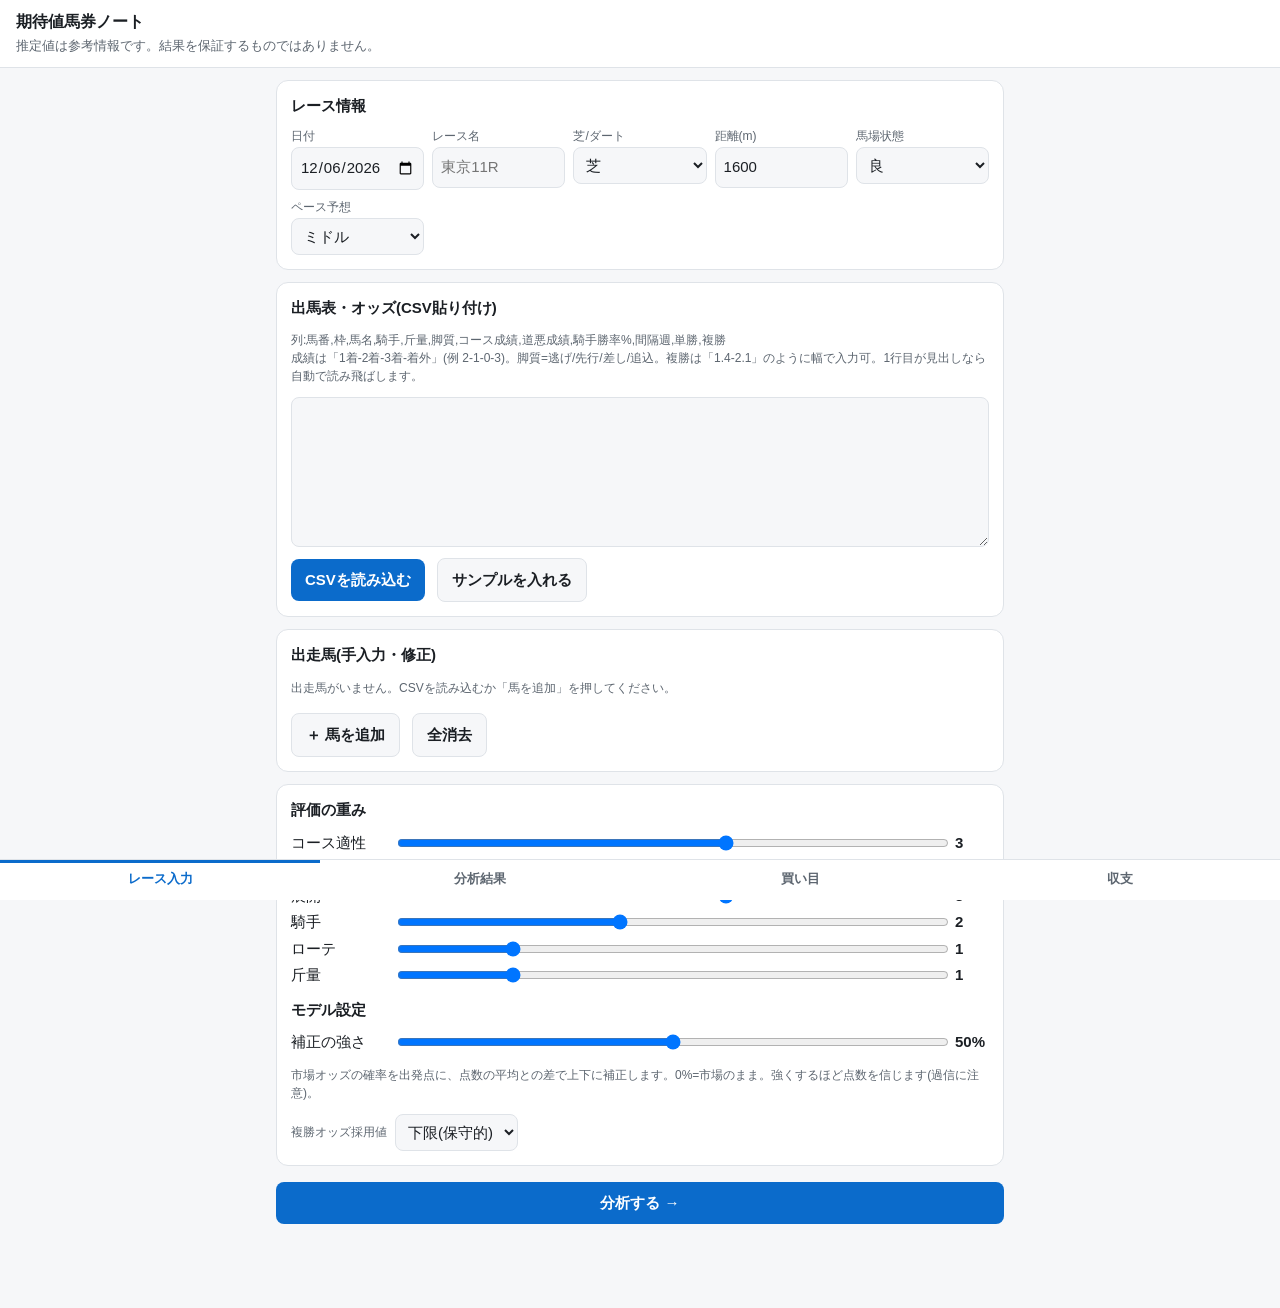
==== keiba/index.html @ cbf7e336 "Add JRA expected-value betting helper (keiba/) Single-file mobile web app: race/CSV input, weighted " ====
<!doctype html>
<html lang="ja">
<head>
<meta charset="utf-8">
<meta name="viewport" content="width=device-width,initial-scale=1,viewport-fit=cover">
<title>期待値馬券ノート</title>
<style>
:root{--bg:#f6f7f9;--card:#fff;--ink:#1b1f24;--sub:#5d6670;--line:#dfe3e8;--acc:#0b6bcb;--buy:#0a8a4a;--buyBg:#e6f6ee;--skip:#8a8f96;--warn:#b54708;--warnBg:#fff4e5;--neg:#c0262d}
@media (prefers-color-scheme:dark){:root{--bg:#111418;--card:#1b2026;--ink:#e8ebef;--sub:#9aa4ae;--line:#2c333b;--acc:#5aa9ff;--buy:#3ccf83;--buyBg:#123524;--skip:#79818a;--warn:#ffb163;--warnBg:#3a2a14;--neg:#ff6b72}}
*{box-sizing:border-box}
body{margin:0;background:var(--bg);color:var(--ink);font:15px/1.5 -apple-system,"Hiragino Sans","Noto Sans JP",sans-serif;padding-bottom:72px}
header{position:sticky;top:0;z-index:5;background:var(--card);border-bottom:1px solid var(--line);padding:10px 16px}
header h1{font-size:16px;margin:0}
header small{color:var(--sub)}
main{max-width:760px;margin:0 auto;padding:12px 16px}
nav{position:fixed;bottom:0;left:0;right:0;z-index:5;display:flex;background:var(--card);border-top:1px solid var(--line);padding-bottom:env(safe-area-inset-bottom)}
nav button{flex:1;border:0;background:none;color:var(--sub);padding:10px 0 12px;font-size:13px;font-weight:600}
nav button.on{color:var(--acc);box-shadow:inset 0 3px 0 var(--acc)}
.tab{display:none}.tab.on{display:block}
.card{background:var(--card);border:1px solid var(--line);border-radius:12px;padding:14px;margin-bottom:12px}
.card h2{font-size:15px;margin:0 0 10px}
label{display:block;font-size:12px;color:var(--sub);margin-bottom:2px}
input,select,textarea{width:100%;font:inherit;color:var(--ink);background:var(--bg);border:1px solid var(--line);border-radius:8px;padding:8px}
textarea{font-family:ui-monospace,Menlo,monospace;font-size:12px;min-height:150px}
.grid{display:grid;grid-template-columns:repeat(auto-fill,minmax(130px,1fr));gap:8px}
.btn{display:inline-block;border:0;border-radius:8px;padding:10px 14px;font:inherit;font-weight:700;background:var(--acc);color:#fff;margin:4px 4px 0 0}
.btn.sub{background:var(--bg);color:var(--ink);border:1px solid var(--line)}
.btn.sm{padding:6px 10px;font-size:13px}
.row{display:flex;gap:8px;flex-wrap:wrap;align-items:center}
.scroll{overflow-x:auto;-webkit-overflow-scrolling:touch}
table{border-collapse:collapse;width:100%;font-size:13px}
th,td{padding:6px 5px;border-bottom:1px solid var(--line);text-align:left;white-space:nowrap}
th{color:var(--sub);font-weight:600;font-size:12px}
td.n{text-align:right;font-variant-numeric:tabular-nums}
.res td{vertical-align:top;font-size:12px}.res .tag{margin-top:2px}
.mark{font-size:17px;font-weight:800}
.tag{display:inline-block;font-size:11px;font-weight:700;border-radius:6px;padding:2px 6px}
.tag.buy{background:var(--buyBg);color:var(--buy)}
.tag.skip{background:var(--bg);color:var(--skip);border:1px solid var(--line)}
.why{white-space:normal;color:var(--sub);font-size:12px;min-width:140px}
.notice{background:var(--warnBg);color:var(--warn);border-radius:10px;padding:12px;font-weight:700}
.big{font-size:22px;font-weight:800}
.kpi{display:grid;grid-template-columns:repeat(auto-fill,minmax(100px,1fr));gap:8px}
.kpi div{background:var(--bg);border-radius:8px;padding:8px}
.kpi b{display:block;font-size:18px}
.kpi span{font-size:11px;color:var(--sub)}
.hint{font-size:12px;color:var(--sub)}
.slider{display:grid;grid-template-columns:96px 1fr 34px;gap:8px;align-items:center;margin:4px 0}
.slider input{padding:0}
.hrow{border:1px solid var(--line);border-radius:10px;padding:8px;margin-bottom:8px}
.hrow .grid{grid-template-columns:repeat(auto-fill,minmax(92px,1fr))}
.pos{color:var(--buy)}.neg{color:var(--neg)}
svg text{fill:var(--sub);font-size:10px}
</style>
</head>
<body>
<header><h1>期待値馬券ノート</h1><small>推定値は参考情報です。結果を保証するものではありません。</small></header>
<main>

<!-- ============ 1. レース入力 ============ -->
<section class="tab on" id="t-input">
  <div class="card">
    <h2>レース情報</h2>
    <div class="grid">
      <div><label>日付</label><input id="r-date" type="date"></div>
      <div><label>レース名</label><input id="r-name" placeholder="東京11R"></div>
      <div><label>芝/ダート</label><select id="r-surface"><option>芝</option><option>ダート</option></select></div>
      <div><label>距離(m)</label><input id="r-dist" type="number" inputmode="numeric" value="1600"></div>
      <div><label>馬場状態</label><select id="r-going"><option>良</option><option>稍重</option><option>重</option><option>不良</option></select></div>
      <div><label>ペース予想</label><select id="r-pace"><option>スロー</option><option selected>ミドル</option><option>ハイ</option></select></div>
    </div>
  </div>

  <div class="card">
    <h2>出馬表・オッズ(CSV貼り付け)</h2>
    <p class="hint">列:馬番,枠,馬名,騎手,斤量,脚質,コース成績,道悪成績,騎手勝率%,間隔週,単勝,複勝<br>
    成績は「1着-2着-3着-着外」(例 2-1-0-3)。脚質=逃げ/先行/差し/追込。複勝は「1.4-2.1」のように幅で入力可。1行目が見出しなら自動で読み飛ばします。</p>
    <textarea id="csv"></textarea>
    <div class="row"><button class="btn" onclick="loadCSV()">CSVを読み込む</button><button class="btn sub" onclick="loadSample()">サンプルを入れる</button></div>
  </div>

  <div class="card">
    <h2>出走馬(手入力・修正)</h2>
    <div id="horses"></div>
    <div class="row"><button class="btn sub" onclick="addHorse()">＋ 馬を追加</button><button class="btn sub" onclick="if(confirm('全馬を消去しますか?')){S.horses=[];renderHorses();save()}">全消去</button></div>
  </div>

  <div class="card">
    <h2>評価の重み</h2>
    <div id="weights"></div>
    <h2 style="margin-top:12px">モデル設定</h2>
    <div class="slider"><span>補正の強さ</span><input type="range" id="blend" min="0" max="100" step="5"><b id="blend-v"></b></div>
    <p class="hint">市場オッズの確率を出発点に、点数の平均との差で上下に補正します。0%=市場のまま。強くするほど点数を信じます(過信に注意)。</p>
    <div class="row" style="margin-top:6px"><label style="margin:0">複勝オッズ採用値</label>
      <select id="placeMode" style="width:auto"><option value="min">下限(保守的)</option><option value="mid">中間</option></select></div>
  </div>
  <button class="btn" style="width:100%" onclick="analyze();show('t-result')">分析する →</button>
</section>

<!-- ============ 2. 分析結果 ============ -->
<section class="tab" id="t-result">
  <div id="result"><div class="card hint">まず「レース入力」で出走馬を入れて「分析する」を押してください。</div></div>
</section>

<!-- ============ 3. 買い目 ============ -->
<section class="tab" id="t-bets">
  <div class="card">
    <h2>資金設定</h2>
    <div class="grid">
      <div><label>総資金(円)</label><input id="bankroll" type="number" inputmode="numeric" step="1000"></div>
      <div><label>今回の予算(円・任意)</label><input id="budget" type="number" inputmode="numeric" step="100" placeholder="空欄=上限まで"></div>
    </div>
    <p class="hint">1レースの投資上限は総資金の5%です。予算がそれより大きくても5%で打ち切ります。</p>
  </div>
  <div id="bets"><div class="card hint">分析後に買い目を表示します。</div></div>
</section>

<!-- ============ 4. 収支 ============ -->
<section class="tab" id="t-record">
  <div id="summary"></div>
  <div class="card">
    <h2>記録一覧</h2>
    <p class="hint">レース後に結果を入力してください。払戻は100円あたりではなく実際の払戻額です。</p>
    <div class="scroll" id="records"></div>
    <div class="row">
      <button class="btn sub sm" onclick="exportData()">JSON書き出し</button>
      <label class="btn sub sm" style="margin:4px 4px 0 0;color:var(--ink)">JSON読み込み<input type="file" accept=".json" style="display:none" onchange="importData(this)"></label>
      <button class="btn sub sm" onclick="if(confirm('収支記録をすべて削除しますか?')){S.records=[];save();renderRecords()}">記録を全削除</button>
    </div>
  </div>
</section>
</main>

<nav>
  <button class="on" data-t="t-input">レース入力</button>
  <button data-t="t-result">分析結果</button>
  <button data-t="t-bets">買い目</button>
  <button data-t="t-record">収支</button>
</nav>

<script>
"use strict";
const KEY="ev-keiba-v1";
const FACTORS=[["course","コース適性"],["going","馬場適性"],["pace","展開"],["jockey","騎手"],["rotation","ローテ"],["weight","斤量"]];
const STYLES=["逃げ","先行","差し","追込"];
const PACE_FIT={スロー:{逃げ:9,先行:8,差し:4.5,追込:2.5},ミドル:{逃げ:6,先行:7,差し:6.5,追込:5},ハイ:{逃げ:2.5,先行:4.5,差し:8,追込:8.5}};
const GOING_SEV={良:0,稍重:.5,重:.8,不良:1};
const CAP_RATE=0.05;

let S=load();
function defaults(){return{race:{date:new Date().toISOString().slice(0,10),name:"",surface:"芝",dist:1600,going:"良",pace:"ミドル"},
  horses:[],weights:{course:3,going:2,pace:3,jockey:2,rotation:1,weight:1},blend:50,placeMode:"min",
  bankroll:100000,budget:"",records:[],last:null}}
function load(){try{const d=JSON.parse(localStorage.getItem(KEY));if(d)return Object.assign(defaults(),d)}catch(e){}return defaults()}
function save(){try{localStorage.setItem(KEY,JSON.stringify(S))}catch(e){}}
const $=id=>document.getElementById(id);
const esc=s=>String(s??"").replace(/[&<>"']/g,c=>({"&":"&amp;","<":"&lt;",">":"&gt;",'"':"&quot;","'":"&#39;"}[c]));
const yen=n=>Math.round(n).toLocaleString("ja-JP")+"円";
const pct=x=>(x*100).toFixed(1)+"%";

/* ---------- tabs ---------- */
function show(id){document.querySelectorAll(".tab").forEach(t=>t.classList.toggle("on",t.id===id));
  document.querySelectorAll("nav button").forEach(b=>b.classList.toggle("on",b.dataset.t===id));
  if(id==="t-bets")renderBets(); if(id==="t-record")renderRecords(); window.scrollTo(0,0)}
document.querySelectorAll("nav button").forEach(b=>b.onclick=()=>{if(b.dataset.t==="t-result"&&S.horses.length)analyze();show(b.dataset.t)});

/* ---------- race / settings binding ---------- */
function bindRace(){
  const map={"r-date":"date","r-name":"name","r-surface":"surface","r-dist":"dist","r-going":"going","r-pace":"pace"};
  for(const[id,k]of Object.entries(map)){$(id).value=S.race[k];$(id).onchange=e=>{S.race[k]=e.target.value;save()}}
  $("weights").innerHTML=FACTORS.map(([k,n])=>`<div class="slider"><span>${n}</span><input type="range" min="0" max="5" step="0.5" data-w="${k}" value="${S.weights[k]}"><b id="w-${k}">${S.weights[k]}</b></div>`).join("");
  document.querySelectorAll("[data-w]").forEach(el=>el.oninput=e=>{S.weights[el.dataset.w]=+e.target.value;$("w-"+el.dataset.w).textContent=e.target.value;save()});
  const sl=(id,k,f)=>{$(id).value=S[k];$(id+"-v").textContent=f(S[k]);$(id).oninput=e=>{S[k]=+e.target.value;$(id+"-v").textContent=f(S[k]);save()}};
  sl("blend","blend",v=>v+"%");
  $("placeMode").value=S.placeMode;$("placeMode").onchange=e=>{S.placeMode=e.target.value;save()};
  $("bankroll").value=S.bankroll;$("bankroll").oninput=e=>{S.bankroll=+e.target.value||0;save();renderBets()};
  $("budget").value=S.budget;$("budget").oninput=e=>{S.budget=e.target.value;save();renderBets()};
}

/* ---------- horses ---------- */
const HF=[["no","馬番","number"],["frame","枠","number"],["name","馬名","text"],["jockey","騎手","text"],["kg","斤量","number"],["style","脚質","style"],
  ["course","コース成績","text"],["wet","道悪成績","text"],["jrate","騎手勝率%","number"],["interval","間隔週","number"],["win","単勝","number"],["place","複勝","text"]];
function blankHorse(){const n=S.horses.length+1;return{no:n,frame:"",name:"",jockey:"",kg:56,style:"先行",course:"0-0-0-0",wet:"0-0-0-0",jrate:8,interval:5,win:"",place:""}}
function addHorse(){S.horses.push(blankHorse());renderHorses();save()}
function renderHorses(){
  $("horses").innerHTML=S.horses.length?S.horses.map((h,i)=>`<div class="hrow"><div class="grid">${HF.map(([k,n,t])=>`<div><label>${n}</label>${
    t==="style"?`<select data-i="${i}" data-k="${k}">${STYLES.map(s=>`<option${s===h[k]?" selected":""}>${s}</option>`).join("")}</select>`
    :`<input data-i="${i}" data-k="${k}" type="${t==="number"?"text":"text"}" ${t==="number"?'inputmode="decimal"':""} value="${esc(h[k])}">`}</div>`).join("")}
    <div style="align-self:end"><button class="btn sub sm" onclick="S.horses.splice(${i},1);renderHorses();save()">削除</button></div></div></div>`).join("")
    :`<p class="hint">出走馬がいません。CSVを読み込むか「馬を追加」を押してください。</p>`;
  document.querySelectorAll("#horses [data-k]").forEach(el=>el.onchange=e=>{S.horses[+el.dataset.i][el.dataset.k]=e.target.value;save()});
}
function loadCSV(){
  const rows=$("csv").value.trim().split(/\r?\n/).map(l=>l.split(/[,\t]/).map(s=>s.trim())).filter(r=>r.length>=3);
  const out=[];
  for(const r of rows){ if(isNaN(parseFloat(r[0])))continue; const h=blankHorse();
    HF.forEach(([k],j)=>{if(r[j]!==undefined&&r[j]!=="")h[k]=r[j]}); out.push(h)}
  if(!out.length){alert("読み込める行がありませんでした。列の並びを確認してください。");return}
  S.horses=out;renderHorses();save();alert(out.length+"頭を読み込みました。")
}
function loadSample(){
  $("csv").value=`馬番,枠,馬名,騎手,斤量,脚質,コース成績,道悪成績,騎手勝率%,間隔週,単勝,複勝
1,1,サンプルアオイ,騎手A,57,逃げ,2-1-0-2,1-0-1-1,12,4,6.0,1.8-2.6
2,1,サンプルベニ,騎手B,56,先行,1-2-1-3,0-1-0-2,9,6,3.9,1.4-1.9
3,2,サンプルミドリ,騎手C,57,差し,0-1-2-4,0-0-0-3,7,8,8.8,2.2-3.3
4,2,サンプルコガネ,騎手D,55,追込,1-0-0-5,2-0-0-1,5,3,26.4,4.6-7.5
5,3,サンプルシロガネ,騎手E,57,先行,3-1-1-1,0-0-1-1,15,5,2.6,1.1-1.4
6,3,サンプルクロ,騎手F,56,差し,0-0-1-3,0-0-0-0,6,12,41.2,7.0-11.8
7,4,サンプルアカネ,騎手G,54,逃げ,0-1-0-1,1-1-0-0,8,2,12.5,2.9-4.6
8,4,サンプルムラサキ,騎手H,57,追込,0-0-0-6,0-0-0-2,4,30,98.6,14.5-24.0`;
}

/* ---------- model ---------- */
function rec(s){const a=String(s||"").split(/[-ー‐−]/).map(x=>parseInt(x)||0);while(a.length<4)a.push(0);
  const n=a[0]+a[1]+a[2]+a[3];return{w:a[0],t3:a[0]+a[1]+a[2],n}}
function recScore(s){ // 0-10, shrunk toward neutral 5 (prior: top3 25%, win 8%, weight 3 starts)
  const r=rec(s),k=3,top3=(r.t3+k*.25)/(r.n+k),win=(r.w+k*.08)/(r.n+k);
  return clamp(5+(top3-.25)*14+(win-.08)*18,0,10)}
const clamp=(x,a,b)=>Math.max(a,Math.min(b,x));
function rotScore(w){w=parseFloat(w);if(isNaN(w))return 5;if(w<=1)return 3.5;if(w<=2)return 5.5;if(w<=10)return 7.5;if(w<=16)return 6;if(w<=26)return 4.5;return 3}
function parsePlace(p){const a=String(p||"").split(/[-~〜ー]/).map(parseFloat).filter(x=>!isNaN(x));
  if(!a.length)return NaN;return S.placeMode==="min"||a.length===1?a[0]:(a[0]+a[1])/2}

function factorScores(h,kgMean){
  const sev=GOING_SEV[S.race.going]||0;
  return{course:recScore(h.course),going:5+sev*(recScore(h.wet)-5),pace:(PACE_FIT[S.race.pace]||PACE_FIT.ミドル)[h.style]??5,
    jockey:clamp(2+(parseFloat(h.jrate)||0)*0.45,0,10),rotation:rotScore(h.interval),weight:clamp(5-((parseFloat(h.kg)||kgMean)-kgMean)*1.2,0,10)}}

function placeProbs(p,places){ // Harville
  const n=p.length,r=new Array(n).fill(0);
  for(let i=0;i<n;i++){let s=p[i];
    for(let j=0;j<n;j++){if(j===i)continue;const pj=p[j],q=p[i]/(1-pj);s+=pj*q;
      if(places>=3)for(let k=0;k<n;k++){if(k===i||k===j)continue;s+=pj*(p[k]/(1-pj))*(p[i]/(1-pj-p[k]))}}
    r[i]=Math.min(s,1)}
  if(places===2)for(let i=0;i<n;i++){let s=p[i];for(let j=0;j<n;j++)if(j!==i)s+=p[j]*p[i]/(1-p[j]);r[i]=Math.min(s,1)}
  return r}

function analyze(){
  const H=S.horses.filter(h=>parseFloat(h.win)>1);
  if(H.length<2){S.last=null;$("result").innerHTML=`<div class="card notice">単勝オッズの入った馬が2頭以上必要です。</div>`;return}
  const kgMean=H.reduce((a,h)=>a+(parseFloat(h.kg)||0),0)/H.length;
  const wsum=Object.values(S.weights).reduce((a,b)=>a+b,0)||1;
  const rows=H.map(h=>{const f=factorScores(h,kgMean);let sc=0;for(const[k]of FACTORS)sc+=f[k]*S.weights[k];return{h,f,score:sc/wsum}});
  // market prob: normalize 1/odds to remove takeout, then correct multiplicatively by score deviation
  const inv=rows.map(r=>1/parseFloat(r.h.win)),is=inv.reduce((a,b)=>a+b,0);
  const mean=rows.reduce((a,r)=>a+r.score,0)/rows.length, k=S.blend/100*0.8;
  const adj=rows.map((r,i)=>inv[i]/is*Math.exp(k*(r.score-mean))),as=adj.reduce((a,b)=>a+b,0);
  rows.forEach((r,i)=>{r.pMkt=inv[i]/is;r.pWin=adj[i]/as});
  const places=rows.length>=8?3:rows.length>=5?2:0;
  const pp=places?placeProbs(rows.map(r=>r.pWin),places):rows.map(()=>0);
  const pm=places?placeProbs(rows.map(r=>r.pMkt),places):rows.map(()=>0);
  rows.forEach(r=>{r.winOdds=parseFloat(r.h.win);r.placeOdds=places?parsePlace(r.h.place):NaN});
  // place market implied prob (normalized so that sum = number of places); Harville bias is cancelled by the ratio
  const allPlace=places&&rows.every(r=>r.placeOdds>1);
  const pinv=allPlace?rows.reduce((a,r)=>a+1/r.placeOdds,0):0;
  rows.forEach((r,i)=>{
    r.pPlace=allPlace?Math.min(0.97,(1/r.placeOdds)*places/pinv*pp[i]/pm[i]):pp[i];
    r.evWin=r.pWin*r.winOdds;r.evPlace=isNaN(r.placeOdds)?NaN:r.pPlace*r.placeOdds});
  // marks: ◎○▲ by win prob, ☆ = best EV among rest with odds>=10, △ next 2 by prob
  const byP=[...rows].sort((a,b)=>b.pWin-a.pWin);
  byP.slice(0,3).forEach((r,i)=>r.mark="◎○▲"[i]);
  const rest=byP.filter(r=>!r.mark);
  const ana=rest.filter(r=>r.winOdds>=10).sort((a,b)=>Math.max(b.evWin,b.evPlace||0)-Math.max(a.evWin,a.evPlace||0))[0];
  if(ana&&Math.max(ana.evWin,ana.evPlace||0)>=0.95)ana.mark="☆";
  byP.filter(r=>!r.mark).slice(0,2).forEach(r=>r.mark="△");
  rows.forEach(r=>r.why=reason(r));
  S.last={race:{...S.race},rows:rows.map(r=>({no:r.h.no,name:r.h.name,mark:r.mark||"",why:r.why,score:r.score,pWin:r.pWin,pPlace:r.pPlace,pMkt:r.pMkt,
    winOdds:r.winOdds,placeOdds:r.placeOdds,evWin:r.evWin,evPlace:r.evPlace})),places};
  save();renderResult();
}
function reason(r){
  const lab=Object.fromEntries(FACTORS);
  const contrib=FACTORS.map(([k])=>({k,v:(r.f[k]-5)*S.weights[k]})).filter(x=>S.weights[x.k]>0).sort((a,b)=>b.v-a.v);
  const good=contrib.filter(x=>x.v>1).slice(0,2).map(x=>lab[x.k]+"◎"),bad=contrib.filter(x=>x.v<-1).slice(-1).map(x=>lab[x.k]+"△");
  const gap=r.pWin/r.pMkt;
  const val=gap>1.15?"人気以上の評価":gap<0.87?"人気先行":"人気相応";
  return [...good,...bad].join("・")+(good.length||bad.length?" / ":"")+val}

function renderResult(){
  const L=S.last;if(!L){return}
  const buyN=L.rows.filter(r=>r.evWin>1||r.evPlace>1).length;
  const sorted=[...L.rows].sort((a,b)=>b.pWin-a.pWin);
  $("result").innerHTML=`
  ${buyN?"":`<div class="card notice">期待値1.0を超える馬券がありません。このレースは見送り。</div>`}
  <div class="card"><h2>${esc(L.race.name||"レース")} ${esc(L.race.surface)}${esc(L.race.dist)}m 馬場:${esc(L.race.going)} ペース:${esc(L.race.pace)}</h2>
  <p class="hint">各欄は「推定確率 × オッズ」と期待値。1.0超を「買い」とします。${L.places?`複勝は${L.places}着内として計算。`:"出走4頭以下のため複勝は計算しません。"}</p>
  <table class="res"><thead><tr><th>印</th><th>馬</th><th>単勝</th><th>複勝</th></tr></thead><tbody>
  ${sorted.map(r=>`<tr><td class="mark">${r.mark}</td>
   <td style="white-space:normal"><b>${esc(r.no)} ${esc(r.name)}</b> <span class="hint">点${r.score.toFixed(1)}</span><div class="why">${esc(r.why)}</div></td>
   <td class="n">${pct(r.pWin)} × ${r.winOdds.toFixed(1)}<br>${evTag(r.evWin)}</td>
   <td class="n">${L.places?pct(r.pPlace):"-"} × ${isNaN(r.placeOdds)?"-":r.placeOdds.toFixed(1)}<br>${evTag(r.evPlace)}</td></tr>`).join("")}
  </tbody></table></div></div>
  <button class="btn" style="width:100%" onclick="show('t-bets')">買い目を見る →</button>`;}
function evTag(ev){if(ev==null||isNaN(ev))return"-";return`<span class="tag ${ev>1?"buy":"skip"}">${ev.toFixed(2)} ${ev>1?"買い":"見送り"}</span>`}

/* ---------- bets (half Kelly) ---------- */
function computeBets(){
  const L=S.last;if(!L)return null;
  const cands=[];
  for(const r of L.rows){
    if(r.evWin>1)cands.push({type:"単勝",no:r.no,name:r.name,mark:r.mark,p:r.pWin,odds:r.winOdds,ev:r.evWin});
    if(r.evPlace>1)cands.push({type:"複勝",no:r.no,name:r.name,mark:r.mark,p:r.pPlace,odds:r.placeOdds,ev:r.evPlace});
  }
  const bank=+S.bankroll||0,cap=Math.floor(bank*CAP_RATE/100)*100;
  const budget=S.budget===""?cap:Math.min(cap,Math.floor((+S.budget||0)/100)*100);
  cands.forEach(c=>{const b=c.odds-1;c.kelly=Math.max(0,(c.p*b-(1-c.p))/b);c.half=c.kelly/2;c.raw=bank*c.half});
  const total=cands.reduce((a,c)=>a+c.raw,0),scale=total>budget&&total>0?budget/total:1;
  cands.forEach(c=>c.amount=Math.floor(c.raw*scale/100)*100);
  cands.sort((a,b)=>b.ev-a.ev);
  return{cands:cands,cap,budget,scaled:scale<1,sum:cands.reduce((a,c)=>a+c.amount,0)};
}
function renderBets(){
  const B=computeBets();
  if(!B){$("bets").innerHTML=`<div class="card hint">分析後に買い目を表示します。</div>`;return}
  const act=B.cands.filter(c=>c.amount>0);
  if(!B.cands.length){$("bets").innerHTML=`<div class="card notice">期待値1.0を超える馬券がありません。このレースは見送り。</div>`;return}
  $("bets").innerHTML=`<div class="card">
    <h2>提案買い目(ハーフケリー・100円単位)</h2>
    <div class="kpi"><div><span>合計投資</span><b>${yen(B.sum)}</b></div><div><span>1R上限(5%)</span><b>${yen(B.cap)}</b></div><div><span>対象点数</span><b>${act.length}点</b></div></div>
    ${B.scaled?`<p class="hint">ケリー基準の合計が上限/予算を超えたため、比率を保って縮小しています。</p>`:""}
    <div class="scroll"><table><thead><tr><th>券種</th><th>印</th><th>馬番</th><th>馬名</th><th>推定確率</th><th>オッズ</th><th>期待値</th><th>金額</th></tr></thead><tbody>
    ${B.cands.map(c=>`<tr><td>${c.type}</td><td class="mark">${c.mark}</td><td class="n">${esc(c.no)}</td><td>${esc(c.name)}</td><td class="n">${pct(c.p)}</td>
      <td class="n">${c.odds.toFixed(1)}</td><td><span class="tag buy">${c.ev.toFixed(2)}</span></td><td class="n"><b>${c.amount?yen(c.amount):"100円未満"}</b></td></tr>`).join("")}
    </tbody></table></div>
    ${act.length?`<button class="btn" style="width:100%;margin-top:10px" onclick="saveBets()">この買い目を収支に記録</button>`
      :`<div class="notice" style="margin-top:10px">期待値1.0超はありますが、資金に対して金額が100円未満のため、このレースは見送り。</div>`}
    <p class="hint">期待値は推定に基づく値で、的中や利益を保証するものではありません。</p></div>`;
}
function saveBets(){
  const B=computeBets(),L=S.last;if(!B)return;
  const t=Date.now();
  B.cands.filter(c=>c.amount>0).forEach((c,i)=>S.records.push({id:t+"-"+i,date:L.race.date,race:L.race.name,surface:L.race.surface,dist:+L.race.dist,going:L.race.going,
    type:c.type,no:c.no,name:c.name,mark:c.mark,ev:+c.ev.toFixed(3),odds:c.odds,stake:c.amount,result:"未確定",payout:0}));
  save();alert("記録しました。レース後に「収支」タブで結果を入力してください。");show("t-record");
}

/* ---------- records & stats ---------- */
function setResult(id,val){const r=S.records.find(x=>x.id===id);if(!r)return;r.result=val;
  if(val==="的中"){const def=Math.round(r.stake*r.odds);const v=prompt("払戻額(円)を入力",def);if(v===null){r.result="未確定"}else r.payout=v.trim()===""?def:(+v||0)}
  else r.payout=0;save();renderRecords()}
function delRec(id){S.records=S.records.filter(x=>x.id!==id);save();renderRecords()}
function distBand(d){return d<=1400?"短距離":d<=1800?"マイル":d<=2200?"中距離":"長距離"}
function agg(list,keyFn){const m=new Map();for(const r of list){const k=keyFn(r);const a=m.get(k)||{n:0,hit:0,stake:0,pay:0};a.n++;a.stake+=r.stake;a.pay+=r.payout;if(r.result==="的中")a.hit++;m.set(k,a)}return m}
function renderRecords(){
  const R=[...S.records].sort((a,b)=>(b.date||"").localeCompare(a.date||""));
  $("records").innerHTML=R.length?`<table><thead><tr><th>日付</th><th>レース</th><th>券種</th><th>馬</th><th>EV</th><th class="n">金額</th><th>結果</th><th class="n">払戻</th><th></th></tr></thead><tbody>
   ${R.map(r=>`<tr><td>${esc(r.date)}</td><td>${esc(r.race)}</td><td>${r.type}</td><td>${esc(r.mark)}${esc(r.no)} ${esc(r.name)}</td><td class="n">${r.ev.toFixed(2)}</td>
   <td class="n">${yen(r.stake)}</td><td><select onchange="setResult('${r.id}',this.value)" style="width:auto;padding:4px">${["未確定","的中","不的中"].map(v=>`<option${v===r.result?" selected":""}>${v}</option>`).join("")}</select></td>
   <td class="n">${r.result==="的中"?yen(r.payout):"-"}</td><td><button class="btn sub sm" onclick="if(confirm('削除しますか?'))delRec('${r.id}')">×</button></td></tr>`).join("")}</tbody></table>`
   :`<p class="hint">記録はまだありません。「買い目」タブから記録できます。</p>`;
  renderSummary();
}
function renderSummary(){
  const D=S.records.filter(r=>r.result!=="未確定");
  if(!D.length){$("summary").innerHTML=`<div class="card"><h2>成績</h2><p class="hint">結果の確定した記録がまだありません。</p></div>`;return}
  const st=D.reduce((a,r)=>a+r.stake,0),py=D.reduce((a,r)=>a+r.payout,0),hit=D.filter(r=>r.result==="的中").length;
  const roi=py/st;
  // cumulative balance by date order
  const chron=[...D].sort((a,b)=>(a.date||"").localeCompare(b.date||"")||a.id.localeCompare(b.id));
  let c=0;const pts=chron.map(r=>c+=r.payout-r.stake);
  const groups=[["券種別",r=>r.type],["馬場別",r=>r.going],["芝ダ別",r=>r.surface],["距離別",r=>distBand(r.dist)],["期待値帯別",r=>r.ev>=1.5?"EV1.5以上":r.ev>=1.2?"EV1.2〜1.5":"EV1.0〜1.2"],["印別",r=>r.mark||"無印"]];
  $("summary").innerHTML=`<div class="card"><h2>成績(確定 ${D.length}件)</h2>
   <div class="kpi"><div><span>回収率</span><b class="${roi>=1?"pos":"neg"}">${(roi*100).toFixed(1)}%</b></div><div><span>収支</span><b class="${py-st>=0?"pos":"neg"}">${py-st>=0?"+":""}${yen(py-st)}</b></div>
   <div><span>的中率</span><b>${pct(hit/D.length)}</b></div><div><span>投資額</span><b>${yen(st)}</b></div></div>
   <h2 style="margin-top:14px">累計収支の推移</h2>${lineChart(pts)}</div>
   ${groups.map(([t,f])=>`<div class="card"><h2>${t}の回収率</h2>${barChart(agg(D,f))}</div>`).join("")}`;
}
function lineChart(pts){
  const W=320,H=140,P=30;if(pts.length<1)return"";
  const all=[0,...pts],mn=Math.min(...all),mx=Math.max(...all),rg=mx-mn||1;
  const x=i=>P+(W-P-8)*(i/(Math.max(all.length-1,1))),y=v=>8+(H-24)*(1-(v-mn)/rg);
  const d=all.map((v,i)=>(i?"L":"M")+x(i).toFixed(1)+","+y(v).toFixed(1)).join("");
  const last=pts[pts.length-1];
  return`<svg viewBox="0 0 ${W} ${H}" width="100%" role="img" aria-label="累計収支">
   <line x1="${P}" x2="${W-8}" y1="${y(0)}" y2="${y(0)}" stroke="var(--line)"/>
   <text x="2" y="${y(mx)+4}">${Math.round(mx/1000)}k</text><text x="2" y="${y(mn)+4}">${Math.round(mn/1000)}k</text>
   <path d="${d}" fill="none" stroke="${last>=0?"var(--buy)":"var(--neg)"}" stroke-width="2"/>
   <text x="${W-8}" y="${H-2}" text-anchor="end">${all.length-1}件</text></svg>`}
function barChart(m){
  const items=[...m.entries()].sort((a,b)=>b[1].stake-a[1].stake);
  const mxR=Math.max(1.5,...items.map(([,a])=>a.pay/a.stake));
  return items.map(([k,a])=>{const r=a.pay/a.stake,w=Math.min(100,r/mxR*100),base=1/mxR*100;
    return`<div style="margin:6px 0"><div class="row" style="justify-content:space-between;font-size:13px"><span>${esc(k)} <span class="hint">${a.n}件 的中${a.hit}</span></span><b class="${r>=1?"pos":"neg"}">${(r*100).toFixed(0)}%</b></div>
    <div style="position:relative;height:10px;background:var(--bg);border-radius:5px;overflow:hidden"><div style="width:${w}%;height:100%;background:${r>=1?"var(--buy)":"var(--neg)"};opacity:.8"></div>
    <div style="position:absolute;left:${base}%;top:0;bottom:0;width:2px;background:var(--ink);opacity:.5" title="100%"></div></div></div>`}).join("")+`<p class="hint">縦線=回収率100%</p>`}
function exportData(){const b=new Blob([JSON.stringify({records:S.records,bankroll:S.bankroll},null,1)],{type:"application/json"});
  const a=document.createElement("a");a.href=URL.createObjectURL(b);a.download="keiba-records.json";a.click()}
function importData(inp){const f=inp.files[0];if(!f)return;f.text().then(t=>{try{const d=JSON.parse(t);if(Array.isArray(d.records)){S.records=d.records;if(d.bankroll)S.bankroll=d.bankroll;save();bindRace();renderRecords();alert("読み込みました")}}catch(e){alert("読み込めませんでした")}})}

/* ---------- init ---------- */
bindRace();renderHorses();if(S.last)renderResult();
</script>
</body>
</html>
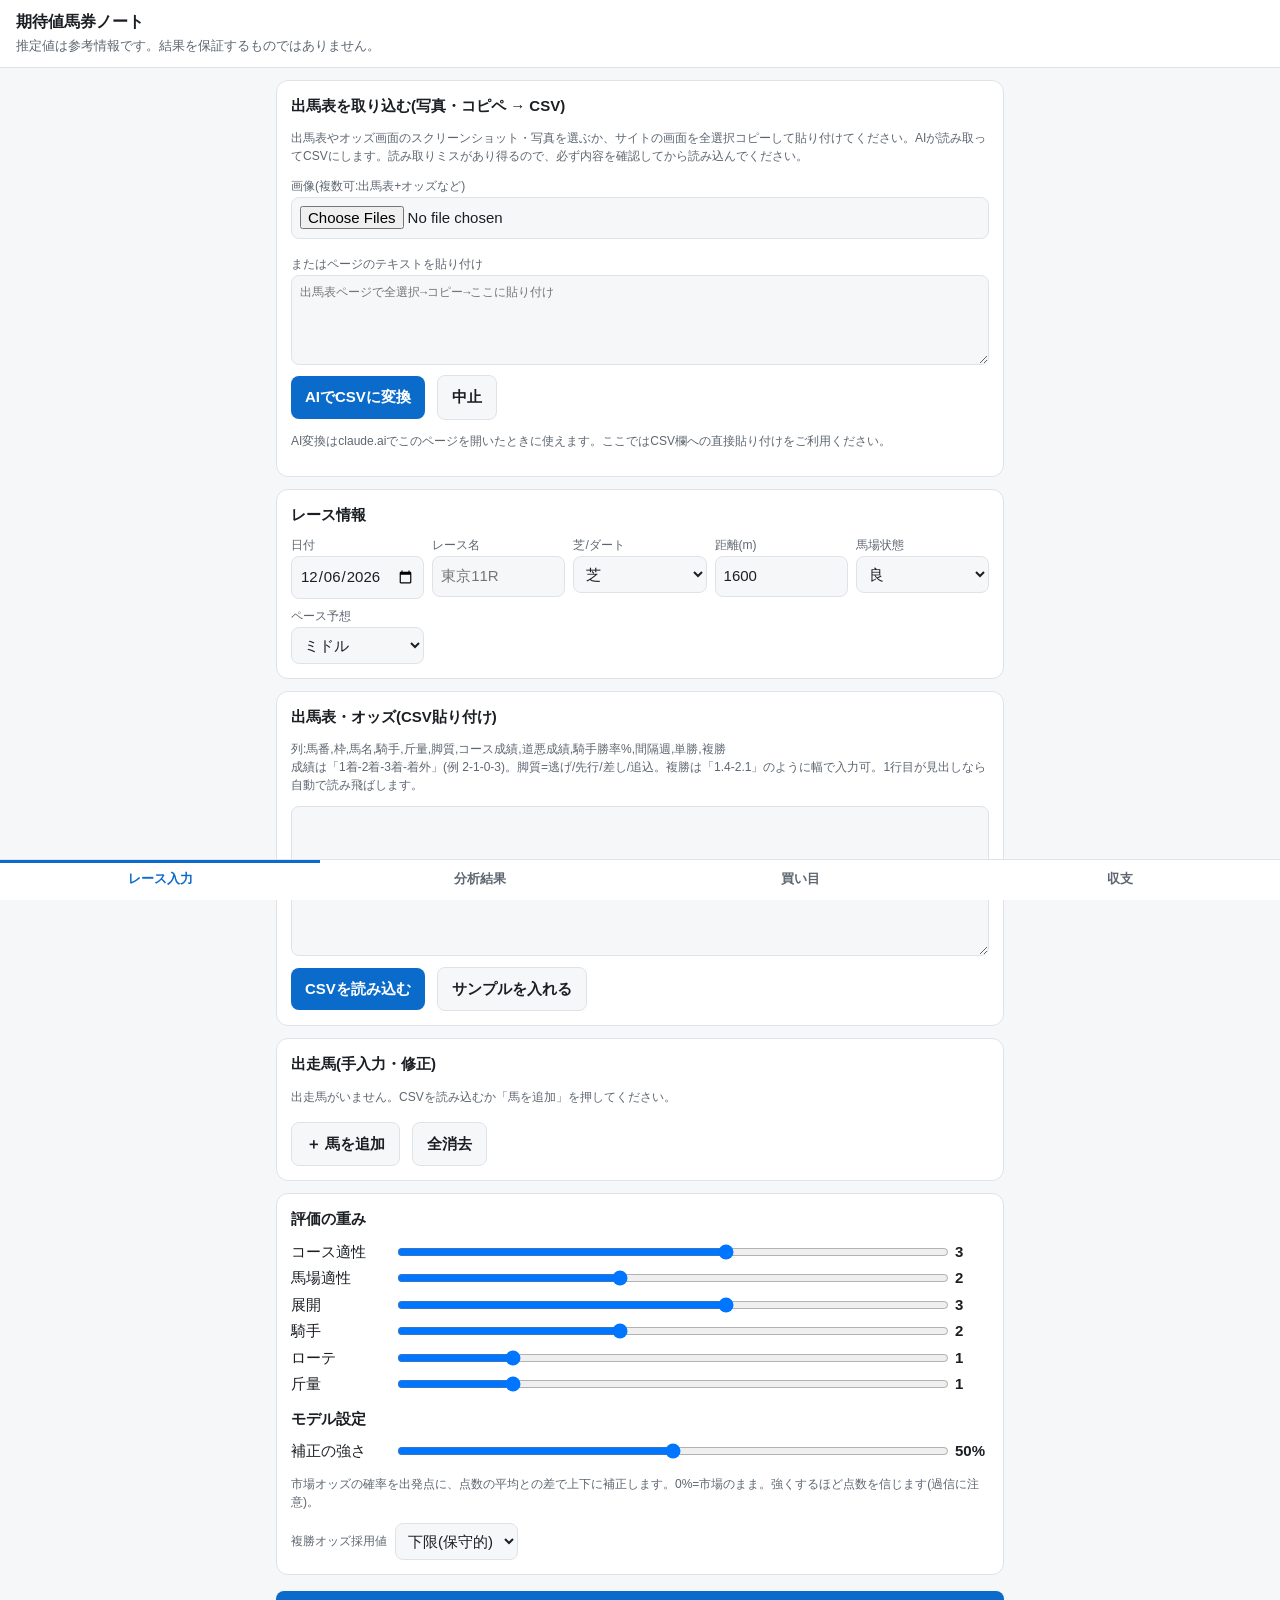
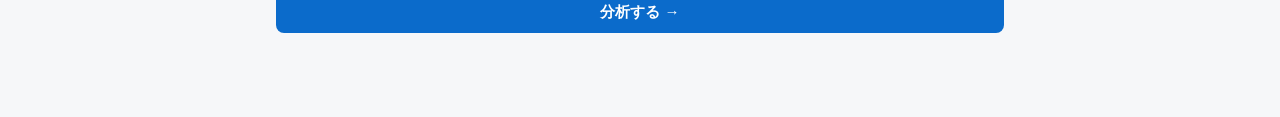
==== commit 34304fd8: "Add photo/paste import that converts race cards to CSV with Claude The import card reads screenshots" ====
--- a/keiba/index.html
+++ b/keiba/index.html
@@ -4,16 +4,19 @@
 <meta charset="utf-8">
 <meta name="viewport" content="width=device-width,initial-scale=1,viewport-fit=cover">
 <title>期待値馬券ノート</title>
+<meta name="claude:viewport-fit-sides" content="cover">
 <style>
 :root{--bg:#f6f7f9;--card:#fff;--ink:#1b1f24;--sub:#5d6670;--line:#dfe3e8;--acc:#0b6bcb;--buy:#0a8a4a;--buyBg:#e6f6ee;--skip:#8a8f96;--warn:#b54708;--warnBg:#fff4e5;--neg:#c0262d}
-@media (prefers-color-scheme:dark){:root{--bg:#111418;--card:#1b2026;--ink:#e8ebef;--sub:#9aa4ae;--line:#2c333b;--acc:#5aa9ff;--buy:#3ccf83;--buyBg:#123524;--skip:#79818a;--warn:#ffb163;--warnBg:#3a2a14;--neg:#ff6b72}}
+@media (prefers-color-scheme:dark){:root:not([data-theme="light"]){--bg:#111418;--card:#1b2026;--ink:#e8ebef;--sub:#9aa4ae;--line:#2c333b;--acc:#5aa9ff;--buy:#3ccf83;--buyBg:#123524;--skip:#79818a;--warn:#ffb163;--warnBg:#3a2a14;--neg:#ff6b72;color-scheme:dark}}
+:root[data-theme="dark"]{--bg:#111418;--card:#1b2026;--ink:#e8ebef;--sub:#9aa4ae;--line:#2c333b;--acc:#5aa9ff;--buy:#3ccf83;--buyBg:#123524;--skip:#79818a;--warn:#ffb163;--warnBg:#3a2a14;--neg:#ff6b72;color-scheme:dark}
 *{box-sizing:border-box}
 body{margin:0;background:var(--bg);color:var(--ink);font:15px/1.5 -apple-system,"Hiragino Sans","Noto Sans JP",sans-serif;padding-bottom:72px}
-header{position:sticky;top:0;z-index:5;background:var(--card);border-bottom:1px solid var(--line);padding:10px 16px}
+header{position:sticky;top:env(safe-area-inset-top,0px);z-index:5;background:var(--card);border-bottom:1px solid var(--line);padding-block:10px;padding-left:max(16px,env(safe-area-inset-left,0px));padding-right:max(16px,env(safe-area-inset-right,0px))}
+body::before{content:"";position:fixed;inset:0 0 auto;height:env(safe-area-inset-top,0px);z-index:10;background:var(--card)}
 header h1{font-size:16px;margin:0}
 header small{color:var(--sub)}
-main{max-width:760px;margin:0 auto;padding:12px 16px}
-nav{position:fixed;bottom:0;left:0;right:0;z-index:5;display:flex;background:var(--card);border-top:1px solid var(--line);padding-bottom:env(safe-area-inset-bottom)}
+main{max-width:760px;margin:0 auto;padding-block:12px;padding-left:max(16px,env(safe-area-inset-left,0px));padding-right:max(16px,env(safe-area-inset-right,0px))}
+nav{position:fixed;bottom:0;left:0;right:0;z-index:5;display:flex;background:var(--card);border-top:1px solid var(--line);padding-bottom:env(safe-area-inset-bottom,0px);padding-left:env(safe-area-inset-left,0px);padding-right:env(safe-area-inset-right,0px)}
 nav button{flex:1;border:0;background:none;color:var(--sub);padding:10px 0 12px;font-size:13px;font-weight:600}
 nav button.on{color:var(--acc);box-shadow:inset 0 3px 0 var(--acc)}
 .tab{display:none}.tab.on{display:block}
@@ -51,14 +54,34 @@
 .hrow .grid{grid-template-columns:repeat(auto-fill,minmax(92px,1fr))}
 .pos{color:var(--buy)}.neg{color:var(--neg)}
 svg text{fill:var(--sub);font-size:10px}
+#toast{position:fixed;left:50%;transform:translateX(-50%);bottom:calc(64px + env(safe-area-inset-bottom,0px));z-index:20;background:var(--ink);color:var(--bg);padding:10px 14px;border-radius:10px;font-size:13px;font-weight:600;max-width:calc(100% - 32px)}
+.store{font-size:11px;color:var(--sub)}
+.btn.arm{background:var(--neg);color:#fff;border-color:var(--neg)}
+.thumb{width:64px;height:64px;object-fit:cover;border-radius:6px;border:1px solid var(--line)}
+.pay{width:96px;padding:4px;text-align:right}
+button:focus-visible,input:focus-visible,select:focus-visible{outline:2px solid var(--acc);outline-offset:2px}
 </style>
 </head>
 <body>
 <header><h1>期待値馬券ノート</h1><small>推定値は参考情報です。結果を保証するものではありません。</small></header>
+<div id="toast" hidden></div>
 <main>
 
 <!-- ============ 1. レース入力 ============ -->
 <section class="tab on" id="t-input">
+  <div class="card" id="imp-card">
+    <h2>出馬表を取り込む(写真・コピペ → CSV)</h2>
+    <p class="hint">出馬表やオッズ画面のスクリーンショット・写真を選ぶか、サイトの画面を全選択コピーして貼り付けてください。AIが読み取ってCSVにします。読み取りミスがあり得るので、必ず内容を確認してから読み込んでください。</p>
+    <div class="grid" style="grid-template-columns:1fr">
+      <div><label for="imp-img">画像(複数可:出馬表+オッズなど)</label><input id="imp-img" type="file" accept="image/*" multiple></div>
+      <div id="imp-thumbs" class="row"></div>
+      <div><label for="imp-text">またはページのテキストを貼り付け</label><textarea id="imp-text" style="min-height:90px" placeholder="出馬表ページで全選択→コピー→ここに貼り付け"></textarea></div>
+    </div>
+    <div class="row"><button class="btn" id="imp-go">AIでCSVに変換</button><button class="btn sub" id="imp-stop" hidden>中止</button></div>
+    <p class="hint" id="imp-msg"></p>
+    <div id="imp-out"></div>
+  </div>
+
   <div class="card">
     <h2>レース情報</h2>
     <div class="grid">
@@ -82,7 +105,7 @@
   <div class="card">
     <h2>出走馬(手入力・修正)</h2>
     <div id="horses"></div>
-    <div class="row"><button class="btn sub" onclick="addHorse()">＋ 馬を追加</button><button class="btn sub" onclick="if(confirm('全馬を消去しますか?')){S.horses=[];renderHorses();save()}">全消去</button></div>
+    <div class="row"><button class="btn sub" onclick="addHorse()">＋ 馬を追加</button><button class="btn sub" onclick="armed(this,()=>{S.horses=[];renderHorses();save()})">全消去</button></div>
   </div>
 
   <div class="card">
@@ -120,12 +143,13 @@
   <div id="summary"></div>
   <div class="card">
     <h2>記録一覧</h2>
-    <p class="hint">レース後に結果を入力してください。払戻は100円あたりではなく実際の払戻額です。</p>
+    <p class="hint">レース後に結果を選んでください。的中を選ぶと払戻額の欄が出ます(初期値=金額×オッズ。実際の払戻額に直してください)。</p>
+    <p class="store" id="store">記録の保存先を確認中…</p>
     <div class="scroll" id="records"></div>
     <div class="row">
       <button class="btn sub sm" onclick="exportData()">JSON書き出し</button>
-      <label class="btn sub sm" style="margin:4px 4px 0 0;color:var(--ink)">JSON読み込み<input type="file" accept=".json" style="display:none" onchange="importData(this)"></label>
-      <button class="btn sub sm" onclick="if(confirm('収支記録をすべて削除しますか?')){S.records=[];save();renderRecords()}">記録を全削除</button>
+      <label class="btn sub sm" style="margin:4px 4px 0 0;color:var(--ink)">JSON読み込み<input id="imp" type="file" accept=".json" style="display:none" onchange="importData(this)"></label>
+      <button class="btn sub sm" onclick="armed(this,clearRecords)">記録を全削除</button>
     </div>
   </div>
 </section>
@@ -152,7 +176,7 @@
   horses:[],weights:{course:3,going:2,pace:3,jockey:2,rotation:1,weight:1},blend:50,placeMode:"min",
   bankroll:100000,budget:"",records:[],last:null}}
 function load(){try{const d=JSON.parse(localStorage.getItem(KEY));if(d)return Object.assign(defaults(),d)}catch(e){}return defaults()}
-function save(){try{localStorage.setItem(KEY,JSON.stringify(S))}catch(e){}}
+function save(){try{const{records,...draft}=S;localStorage.setItem(KEY,JSON.stringify(draft))}catch(e){}}
 const $=id=>document.getElementById(id);
 const esc=s=>String(s??"").replace(/[&<>"']/g,c=>({"&":"&amp;","<":"&lt;",">":"&gt;",'"':"&quot;","'":"&#39;"}[c]));
 const yen=n=>Math.round(n).toLocaleString("ja-JP")+"円";
@@ -173,7 +197,7 @@
   const sl=(id,k,f)=>{$(id).value=S[k];$(id+"-v").textContent=f(S[k]);$(id).oninput=e=>{S[k]=+e.target.value;$(id+"-v").textContent=f(S[k]);save()}};
   sl("blend","blend",v=>v+"%");
   $("placeMode").value=S.placeMode;$("placeMode").onchange=e=>{S.placeMode=e.target.value;save()};
-  $("bankroll").value=S.bankroll;$("bankroll").oninput=e=>{S.bankroll=+e.target.value||0;save();renderBets()};
+  $("bankroll").value=S.bankroll;$("bankroll").oninput=e=>{S.bankroll=+e.target.value||0;save();saveBankroll();renderBets()};
   $("budget").value=S.budget;$("budget").oninput=e=>{S.budget=e.target.value;save();renderBets()};
 }
 
@@ -195,8 +219,8 @@
   const out=[];
   for(const r of rows){ if(isNaN(parseFloat(r[0])))continue; const h=blankHorse();
     HF.forEach(([k],j)=>{if(r[j]!==undefined&&r[j]!=="")h[k]=r[j]}); out.push(h)}
-  if(!out.length){alert("読み込める行がありませんでした。列の並びを確認してください。");return}
-  S.horses=out;renderHorses();save();alert(out.length+"頭を読み込みました。")
+  if(!out.length){toast("読み込める行がありませんでした。列の並びを確認してください。");return}
+  S.horses=out;renderHorses();save();toast(out.length+"頭を読み込みました。")
 }
 function loadSample(){
   $("csv").value=`馬番,枠,馬名,騎手,斤量,脚質,コース成績,道悪成績,騎手勝率%,間隔週,単勝,複勝
@@ -329,16 +353,69 @@
 function saveBets(){
   const B=computeBets(),L=S.last;if(!B)return;
   const t=Date.now();
-  B.cands.filter(c=>c.amount>0).forEach((c,i)=>S.records.push({id:t+"-"+i,date:L.race.date,race:L.race.name,surface:L.race.surface,dist:+L.race.dist,going:L.race.going,
-    type:c.type,no:c.no,name:c.name,mark:c.mark,ev:+c.ev.toFixed(3),odds:c.odds,stake:c.amount,result:"未確定",payout:0}));
-  save();alert("記録しました。レース後に「収支」タブで結果を入力してください。");show("t-record");
-}
+  B.cands.filter(c=>c.amount>0).forEach((c,i)=>addRecord({id:t+"-"+i,date:L.race.date,race:L.race.name,surface:L.race.surface,dist:+L.race.dist,going:L.race.going,
+    type:c.type,no:String(c.no),name:c.name,mark:c.mark,ev:+c.ev.toFixed(3),odds:c.odds,stake:c.amount,result:"未確定",payout:0}));
+  toast("記録しました。レース後に「収支」タブで結果を入力してください。");show("t-record");
+}
+
+/* ---------- small UI helpers (no browser dialogs) ---------- */
+let toastT;
+function toast(msg){const el=$("toast");el.textContent=msg;el.hidden=false;clearTimeout(toastT);toastT=setTimeout(()=>el.hidden=true,3000)}
+function armed(btn,fn){ // two-tap confirm
+  if(btn.dataset.armed){fn();return}
+  const orig=btn.textContent;btn.dataset.armed="1";btn.classList.add("arm");btn.textContent="もう一度押すと実行";
+  setTimeout(()=>{if(btn.isConnected){delete btn.dataset.armed;btn.classList.remove("arm");btn.textContent=orig}},3000)}
+
+/* ---------- record storage: account (db capability) or this browser ---------- */
+const Store={db:null,uid:null,col:null,prof:null,mode:"local"};
+function localRecs(){try{return JSON.parse(localStorage.getItem(KEY+"-rec"))||null}catch(e){return null}}
+function saveLocalRecs(){if(Store.mode==="local")try{localStorage.setItem(KEY+"-rec",JSON.stringify({records:S.records,bankroll:S.bankroll}))}catch(e){}}
+function setStoreLabel(t){const el=$("store");if(el)el.textContent=t}
+async function initStore(){
+  const lr=localRecs()||{records:S.records||[],bankroll:S.bankroll};
+  S.records=lr.records||[];if(lr.bankroll)S.bankroll=lr.bankroll;
+  delete S.recordsLegacy;
+  setStoreLabel("保存先:この端末のブラウザのみ");
+  if(!window.claude?.use)return;
+  setStoreLabel("記録の保存先を確認中…");
+  let db=null,user=null;
+  try{[db,user]=await Promise.all([window.claude.use("db"),window.claude.use("user")])}catch(e){}
+  const uid=user?await user.id().catch(()=>null):null;
+  if(!db||!uid){setStoreLabel("保存先:この端末のブラウザのみ(アカウント保存は利用できません)");return}
+  Store.db=db;Store.uid=uid;Store.mode="db";
+  Store.prof=db.doc("data/users/"+uid+"/profile");Store.col=Store.prof.collection("bets");
+  const timer=setTimeout(()=>setStoreLabel("保存先:アカウント(接続待ち。表示が古い可能性があります)"),10000);
+  Store.col.onSnapshot(snap=>{
+    if(!snap.metadata.fromCache){clearTimeout(timer);setStoreLabel("保存先:あなたのアカウント(他の端末からも見られます)")}
+    S.records=snap.docs.map(d=>({...d.data()}));renderRecords();
+  },e=>{clearTimeout(timer);setStoreLabel("保存先:アカウント(読み込みエラー:"+e.code+")")});
+  Store.prof.onSnapshot(snap=>{const d=snap.data();if(d&&d.bankroll&&document.activeElement!==$("bankroll")){S.bankroll=d.bankroll;$("bankroll").value=d.bankroll;renderBets()}},()=>{});
+}
+function dbErr(e){toast(e&&e.code==="quota_exceeded"?"保存容量の上限です。古い記録を書き出して削除してください。":"保存に失敗しました。通信状態を確認してください。")}
+function addRecord(r){
+  if(Store.mode==="db"){Store.col.doc(r.id).set(r).catch(dbErr)}
+  else{S.records.push(r);saveLocalRecs();renderRecords()}}
+function patchRecord(id,patch){
+  const r=S.records.find(x=>x.id===id);if(!r)return;Object.assign(r,patch);
+  if(Store.mode==="db")Store.col.doc(id).update(patch).catch(dbErr);else saveLocalRecs();
+  renderRecords()}
+function delRec(id){
+  if(Store.mode==="db"){Store.col.doc(id).delete().catch(dbErr)}
+  else{S.records=S.records.filter(x=>x.id!==id);saveLocalRecs();renderRecords()}}
+async function clearRecords(){
+  if(Store.mode==="db"){for(const r of [...S.records])await Store.col.doc(r.id).delete().catch(dbErr)}
+  else{S.records=[];saveLocalRecs();renderRecords()}
+  toast("記録を削除しました")}
+let bankT;
+function saveBankroll(){
+  saveLocalRecs();
+  if(Store.mode==="db"){clearTimeout(bankT);bankT=setTimeout(()=>Store.prof.set({bankroll:S.bankroll}).catch(dbErr),800)}}
 
 /* ---------- records & stats ---------- */
-function setResult(id,val){const r=S.records.find(x=>x.id===id);if(!r)return;r.result=val;
-  if(val==="的中"){const def=Math.round(r.stake*r.odds);const v=prompt("払戻額(円)を入力",def);if(v===null){r.result="未確定"}else r.payout=v.trim()===""?def:(+v||0)}
-  else r.payout=0;save();renderRecords()}
-function delRec(id){S.records=S.records.filter(x=>x.id!==id);save();renderRecords()}
+function setResult(id,val){const r=S.records.find(x=>x.id===id);if(!r)return;
+  patchRecord(id,{result:val,payout:val==="的中"?(r.payout||Math.round(r.stake*r.odds/10)*10):0});
+  if(val==="的中")setTimeout(()=>{const el=$("pay-"+id);if(el){el.focus();el.select()}},0)}
+function setPayout(id,v){patchRecord(id,{payout:Math.max(0,Math.round(+String(v).replace(/[^\d.]/g,"")||0))})}
 function distBand(d){return d<=1400?"短距離":d<=1800?"マイル":d<=2200?"中距離":"長距離"}
 function agg(list,keyFn){const m=new Map();for(const r of list){const k=keyFn(r);const a=m.get(k)||{n:0,hit:0,stake:0,pay:0};a.n++;a.stake+=r.stake;a.pay+=r.payout;if(r.result==="的中")a.hit++;m.set(k,a)}return m}
 function renderRecords(){
@@ -346,7 +423,7 @@
   $("records").innerHTML=R.length?`<table><thead><tr><th>日付</th><th>レース</th><th>券種</th><th>馬</th><th>EV</th><th class="n">金額</th><th>結果</th><th class="n">払戻</th><th></th></tr></thead><tbody>
    ${R.map(r=>`<tr><td>${esc(r.date)}</td><td>${esc(r.race)}</td><td>${r.type}</td><td>${esc(r.mark)}${esc(r.no)} ${esc(r.name)}</td><td class="n">${r.ev.toFixed(2)}</td>
    <td class="n">${yen(r.stake)}</td><td><select onchange="setResult('${r.id}',this.value)" style="width:auto;padding:4px">${["未確定","的中","不的中"].map(v=>`<option${v===r.result?" selected":""}>${v}</option>`).join("")}</select></td>
-   <td class="n">${r.result==="的中"?yen(r.payout):"-"}</td><td><button class="btn sub sm" onclick="if(confirm('削除しますか?'))delRec('${r.id}')">×</button></td></tr>`).join("")}</tbody></table>`
+   <td class="n">${r.result==="的中"?`<input class="pay" id="pay-${r.id}" inputmode="numeric" value="${r.payout}" onchange="setPayout('${r.id}',this.value)">`:"-"}</td><td><button class="btn sub sm" onclick="armed(this,()=>delRec('${r.id}'))">×</button></td></tr>`).join("")}</tbody></table>`
    :`<p class="hint">記録はまだありません。「買い目」タブから記録できます。</p>`;
   renderSummary();
 }
@@ -383,12 +460,101 @@
     return`<div style="margin:6px 0"><div class="row" style="justify-content:space-between;font-size:13px"><span>${esc(k)} <span class="hint">${a.n}件 的中${a.hit}</span></span><b class="${r>=1?"pos":"neg"}">${(r*100).toFixed(0)}%</b></div>
     <div style="position:relative;height:10px;background:var(--bg);border-radius:5px;overflow:hidden"><div style="width:${w}%;height:100%;background:${r>=1?"var(--buy)":"var(--neg)"};opacity:.8"></div>
     <div style="position:absolute;left:${base}%;top:0;bottom:0;width:2px;background:var(--ink);opacity:.5" title="100%"></div></div></div>`}).join("")+`<p class="hint">縦線=回収率100%</p>`}
-function exportData(){const b=new Blob([JSON.stringify({records:S.records,bankroll:S.bankroll},null,1)],{type:"application/json"});
-  const a=document.createElement("a");a.href=URL.createObjectURL(b);a.download="keiba-records.json";a.click()}
-function importData(inp){const f=inp.files[0];if(!f)return;f.text().then(t=>{try{const d=JSON.parse(t);if(Array.isArray(d.records)){S.records=d.records;if(d.bankroll)S.bankroll=d.bankroll;save();bindRace();renderRecords();alert("読み込みました")}}catch(e){alert("読み込めませんでした")}})}
+async function exportData(){
+  const json=JSON.stringify({records:S.records,bankroll:S.bankroll},null,1);
+  const dl=window.claude?.use?await window.claude.use("downloads").catch(()=>null):null;
+  if(dl){try{await dl.save({filename:"keiba-records.json",data:json});toast("書き出しました")}catch(e){if(e.code!=="declined")toast("書き出せませんでした")}return}
+  const a=document.createElement("a");a.href=URL.createObjectURL(new Blob([json],{type:"application/json"}));a.download="keiba-records.json";a.click()}
+function importData(inp){const f=inp.files[0];if(!f)return;f.text().then(t=>{
+  let d;try{d=JSON.parse(t)}catch(e){toast("JSONとして読み込めませんでした");return}
+  if(!Array.isArray(d.records)){toast("記録が見つかりませんでした");return}
+  const have=new Set(S.records.map(r=>r.id));let n=0;
+  for(const r of d.records){if(r&&r.id&&!have.has(r.id)){addRecord(r);n++}}
+  if(d.bankroll){S.bankroll=d.bankroll;$("bankroll").value=d.bankroll;saveBankroll()}
+  inp.value="";toast(n+"件を追加しました(重複はスキップ)")})}
+
+
+/* ---------- import: photo / pasted text -> CSV via Claude ---------- */
+const CSV_HEAD="馬番,枠,馬名,騎手,斤量,脚質,コース成績,道悪成績,騎手勝率%,間隔週,単勝,複勝";
+let impFiles=[],impCtl=null,impSample=null,impCaps=null;
+function impPrompt(text){
+  return `あなたは競馬の出馬表を構造化データに変換するアシスタントです。添付画像(出馬表・オッズ画面のスクリーンショットや写真)と、下の貼り付けテキストから、出走馬の情報を読み取ってください。複数の画像は同じレースの別画面です。馬番で突き合わせて1頭1件にまとめてください。
+
+レース日(分かれば間隔週の計算に使用): ${S.race.date}
+ルール:
+- 読み取れない・載っていない項目は null にする。推測で埋めない。
+- frame=枠番, no=馬番(整数)。kg=斤量(数値)。
+- style=脚質。"逃げ","先行","差し","追込" のいずれか。明記がなければ、直近の通過順位から判断できる場合のみ推定し、できなければ null。
+- course=当該コース(同じ競馬場・同じ距離か芝ダ)の成績、wet=重・不良馬場の成績。どちらも "1着-2着-3着-着外" の形式(例 "2-1-0-3")。
+- jrate=騎手の勝率(%)。表示があれば数値で。
+- interval=前走からの間隔(週)。前走日付があればレース日から計算した週数(整数)。
+- win=単勝オッズ(数値)。place=複勝オッズ。幅があれば "1.4-2.1" の文字列。
+- 取消・除外の馬は含めない。
+- race には分かる範囲でレース名、surface("芝"または"ダート")、dist(距離m)、going("良","稍重","重","不良")を入れる。
+
+次の形のJSONだけを返してください:
+{"race":{"name":"東京11R","surface":"芝","dist":1600,"going":"良"},"horses":[{"no":1,"frame":1,"name":"馬名","jockey":"騎手","kg":57,"style":"先行","course":"1-0-1-2","wet":null,"jrate":12.5,"interval":5,"win":4.2,"place":"1.5-2.1"}]}
+
+貼り付けテキスト:
+${text?text.slice(0,30000):"(なし)"}`}
+function csvCell(v){if(v==null)return"";v=String(v).replace(/[,\n\r]/g," ").trim();return v}
+function toCSV(horses){
+  const keys=["no","frame","name","jockey","kg","style","course","wet","jrate","interval","win","place"];
+  const rows=horses.filter(h=>h&&h.no!=null).sort((a,b)=>+a.no-+b.no).map(h=>keys.map(k=>csvCell(k==="style"&&!STYLES.includes(h[k])?null:h[k])).join(","));
+  return [CSV_HEAD,...rows].join("\n")}
+function impPreview(horses){
+  const miss=k=>horses.filter(h=>h[k]==null||h[k]==="").length;
+  const notes=[["win","単勝"],["place","複勝"],["style","脚質"],["course","コース成績"],["interval","間隔"]].filter(([k])=>miss(k)).map(([k,n])=>`${n}未取得${miss(k)}頭`);
+  $("imp-out").innerHTML=`<div class="scroll"><table><thead><tr><th>番</th><th>馬名</th><th>騎手</th><th>斤量</th><th>脚質</th><th>単勝</th><th>複勝</th></tr></thead><tbody>
+   ${horses.map(h=>`<tr><td class="n">${esc(h.no)}</td><td>${esc(h.name)}</td><td>${esc(h.jockey??"")}</td><td class="n">${esc(h.kg??"")}</td><td>${esc(h.style??"-")}</td><td class="n">${esc(h.win??"-")}</td><td class="n">${esc(h.place??"-")}</td></tr>`).join("")}</tbody></table></div>
+   ${notes.length?`<p class="hint">${notes.join("・")}。空欄は手入力するか、未入力のまま(中立の評価)で分析できます。</p>`:""}
+   <p class="hint">下の「出馬表・オッズ(CSV貼り付け)」欄に入れました。確認・修正してから読み込んでください。</p>
+   <div class="row"><button class="btn" onclick="loadCSV();document.getElementById('horses').scrollIntoView({behavior:'smooth'})">このCSVを読み込む</button><button class="btn sub" onclick="copyCSV()">CSVをコピー</button></div>`}
+async function copyCSV(){try{await navigator.clipboard.writeText($("csv").value);toast("コピーしました")}catch(e){$("csv").select();toast("選択しました。長押しでコピーしてください")}}
+function impRenderThumbs(){$("imp-thumbs").innerHTML="";impFiles.forEach((f,i)=>{const im=document.createElement("img");im.className="thumb";im.alt="取り込み画像"+(i+1);im.src=URL.createObjectURL(f);$("imp-thumbs").append(im)})}
+async function impInit(){
+  $("imp-img").onchange=e=>{impFiles=[...e.target.files];const mx=impCaps?.images?.maxCount;if(mx&&impFiles.length>mx){impFiles=impFiles.slice(0,mx);toast(`画像は${mx}枚までです。先頭${mx}枚を使います`)}impRenderThumbs()};
+  $("imp-stop").onclick=()=>impCtl?.abort();
+  $("imp-go").onclick=impRun;
+  if(!window.claude?.use){$("imp-msg").textContent="AI変換はclaude.aiでこのページを開いたときに使えます。ここではCSV欄への直接貼り付けをご利用ください。";$("imp-go").disabled=true;return}
+  impSample=await window.claude.use("sample").catch(()=>null);
+  if(!impSample){$("imp-msg").textContent="この画面ではAI変換を使えません。CSV欄に直接貼り付けてください。";$("imp-go").disabled=true;return}
+  impCaps=await impSample.limits().catch(()=>null);
+  if(!impCaps?.images){$("imp-img").parentElement.hidden=true;$("imp-thumbs").hidden=true}
+  else $("imp-img").accept=impCaps.images.mediaTypes.join(",");
+}
+async function impRun(){
+  const text=$("imp-text").value.trim();
+  if(!impFiles.length&&!text){toast("画像を選ぶか、テキストを貼り付けてください");return}
+  impCtl=new AbortController();
+  $("imp-go").disabled=true;$("imp-stop").hidden=false;$("imp-out").innerHTML="";
+  $("imp-msg").textContent="読み取り中…(画像だと30秒〜1分ほどかかります)";
+  try{
+    const opts={signal:impCtl.signal};if(impFiles.length)opts.images=impFiles;
+    const d=await impSample.json(impPrompt(text),opts);
+    const horses=Array.isArray(d?.horses)?d.horses:[];
+    if(!horses.length){$("imp-msg").textContent="出走馬を読み取れませんでした。出馬表がはっきり写った画像か、テキストで試してください。";return}
+    const r=d.race||{};
+    if(r.name&&!S.race.name)S.race.name=String(r.name);
+    if(r.surface==="芝"||r.surface==="ダート")S.race.surface=r.surface;
+    if(+r.dist>0)S.race.dist=+r.dist;
+    if(["良","稍重","重","不良"].includes(r.going))S.race.going=r.going;
+    save();bindRace();
+    $("csv").value=toCSV(horses);
+    $("imp-msg").textContent=`${horses.length}頭を読み取りました。`;
+    impPreview(horses);
+  }catch(e){
+    const m={cancelled:"中止しました。",not_granted:"AIの利用が許可されませんでした。CSV欄に直接貼り付けてください。",rate_limited:"利用が集中しています。少し待ってからもう一度お試しください。",
+      image_rejected:"画像を読み込めませんでした。別の画像(JPEG/PNG)でお試しください。",invalid_json:"読み取り結果を整理できませんでした。もう一度お試しください。",
+      prompt_too_large:"テキストが長すぎます。出馬表の部分だけを貼り付けてください。",refused:"この内容は変換できませんでした。",session_expired:"ログインし直してください。"};
+    $("imp-msg").textContent=m[e?.code]||"変換に失敗しました。もう一度お試しください。";
+  }finally{$("imp-go").disabled=false;$("imp-stop").hidden=true;impCtl=null}
+}
 
 /* ---------- init ---------- */
-bindRace();renderHorses();if(S.last)renderResult();
+bindRace();renderHorses();if(S.last)renderResult();renderRecords();
+impInit();
+initStore().then(()=>{$("bankroll").value=S.bankroll;renderRecords()});
 </script>
 </body>
 </html>
